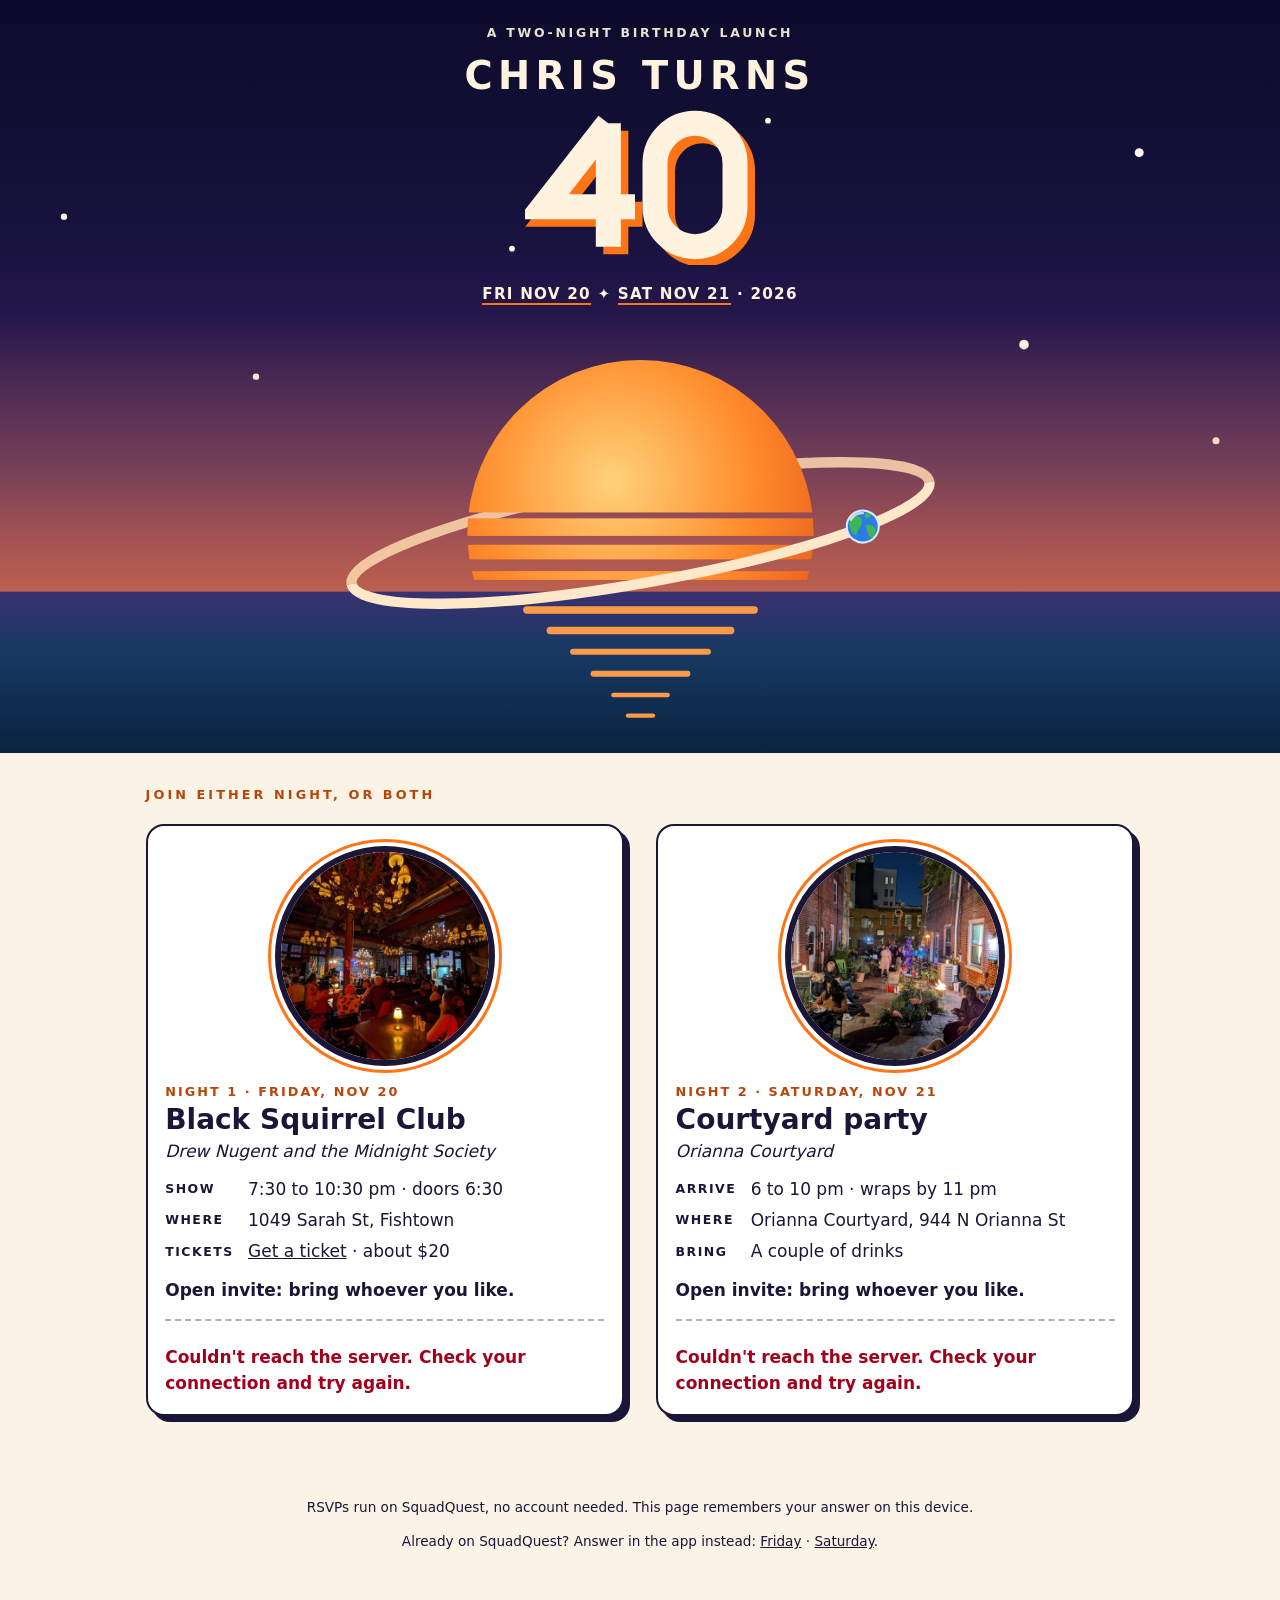
==== index.html @ d6ad9b46 "fix: clearer footer, and app links for people already on SquadQuest Co-Authored-By: Claude Fable 5.2" ====
<!DOCTYPE html>
<html lang="en">
<head>
  <meta charset="utf-8">
  <meta name="viewport" content="width=device-width, initial-scale=1">
  <!-- ═══════════ CONFIG: the only values to fill in ═══════════ -->
  <script>
    window.FLYER_CONFIG = {
      API_BASE: "https://supabase.squadquest.app/functions/v1/guest-rsvp",                     // the guest-rsvp endpoint
      ANON_KEY: "",               // only if the server checks a JWT on every call
      FRIDAY_OPEN_LINK: "0ff192476e044a4cbb5e98d1a9a1658c29aacbb538ed4dd5aad0199eae500aaa",   // squadquest-axi guests open-link, Friday
      SATURDAY_OPEN_LINK: "676eb0d1b1284877bab4087da3ee7c08705075e2765c480db5ca184b356a101e",
      FRIDAY_EVENT_ID: "3ab2dd92-ab77-43c5-8bf6-d5faf8b7d4be",                              // optional: lets a guest answer even if the open link closes
      SATURDAY_EVENT_ID: "febd0d6b-f80e-4bd2-8451-0bedd6d7bbd4",
      PAGE_URL: "https://40.chrisrules.com",                         // also write it into the og: tags just below
      TIMEZONE: "America/New_York",
      EMBED_SRC: "squadquest-rsvp.js"
    };
  </script>
  <!-- /config -->
  <!-- guest links carry a token in the address: never send it to other sites -->
  <meta name="referrer" content="no-referrer">
  <meta name="robots" content="noindex">
  <meta name="theme-color" content="#16123d">
  <title>Chris turns 40</title>
  <meta name="description" content="Two nights for Chris's 40th: Friday November 20 at Black Squirrel Club, Saturday November 21 in the courtyard.">
  <meta property="og:type" content="website">
  <meta property="og:title" content="Chris turns 40">
  <meta property="og:description" content="Friday Nov 20 at Black Squirrel Club. Saturday Nov 21 in the courtyard. RSVP inside.">
  <meta property="og:url" content="https://40.chrisrules.com">
  <meta property="og:image" content="https://40.chrisrules.com/og.png">
  <meta property="og:image:width" content="1200">
  <meta property="og:image:height" content="630">
  <meta property="og:image:alt" content="Chris turns 40: a ringed orange sun setting over water. Fri Nov 20 and Sat Nov 21, 2026.">
  <meta name="twitter:card" content="summary_large_image">
  <meta name="twitter:title" content="Chris turns 40">
  <meta name="twitter:description" content="Friday Nov 20 at Black Squirrel Club. Saturday Nov 21 in the courtyard. RSVP inside.">
  <meta name="twitter:image" content="https://40.chrisrules.com/og.png">
  <link rel="icon" href="favicon.svg" type="image/svg+xml">
  <link rel="apple-touch-icon" href="apple-touch-icon.png">
  <link rel="stylesheet" href="style.css">
</head>
<body>
  <header class="hero">
    <svg class="stars" viewBox="0 0 400 600" preserveAspectRatio="xMidYMid slice" aria-hidden="true">
      <g fill="#fff6e8">
        <circle cx="30" cy="40" r="1.4"/><circle cx="88" cy="22" r="1"/><circle class="tw" cx="140" cy="70" r="1.8"/>
        <circle cx="210" cy="30" r="1.1"/><circle cx="262" cy="84" r="1.3"/><circle class="tw d2" cx="330" cy="36" r="1.9"/>
        <circle cx="372" cy="110" r="1"/><circle cx="52" cy="128" r="1.2"/><circle class="tw d3" cx="118" cy="180" r="1.5"/>
        <circle cx="300" cy="170" r="1"/><circle cx="356" cy="230" r="1.4"/><circle cx="20" cy="250" r="1"/>
        <circle class="tw d2" cx="190" cy="140" r="1.2"/><circle cx="240" cy="220" r="0.9"/><circle cx="80" cy="300" r="1"/>
        <circle cx="380" cy="320" r="1.1"/><circle class="tw" cx="320" cy="290" r="1.5"/><circle cx="160" cy="260" r="0.9"/>
      </g>
    </svg>
    <div class="hero-text">
      <p class="eyebrow">A two-night birthday launch</p>
      <h1>
        <span class="pre">Chris turns</span>
        <svg class="forty" viewBox="-4 -4 276 186" role="img" aria-label="40">
          <g fill="none" stroke-width="30" stroke-linejoin="miter">
            <g stroke="#ff7417" transform="translate(9 9)">
              <path d="M96 12 L18 112 H128 M96 12 V160"/><rect x="152" y="12" width="96" height="148" rx="48"/>
            </g>
            <g stroke="#fff3df">
              <path d="M96 12 L18 112 H128 M96 12 V160"/><rect x="152" y="12" width="96" height="148" rx="48"/>
            </g>
          </g>
        </svg>
      </h1>
      <p class="dates"><a href="#friday">Fri Nov 20</a> <span aria-hidden="true">✦</span> <a href="#saturday">Sat Nov 21</a> · 2026</p>
      <p class="hello" data-hello hidden></p>
    </div>
    <svg class="scene" viewBox="0 0 800 300" preserveAspectRatio="xMidYMin slice" aria-hidden="true">
      <defs>
        <linearGradient id="glow" x1="0" y1="0" x2="0" y2="1">
          <stop offset="0" stop-color="#ff8a3d" stop-opacity="0"/><stop offset="1" stop-color="#ff8a3d" stop-opacity=".55"/>
        </linearGradient>
        <radialGradient id="sun" cx=".42" cy=".35" r=".75">
          <stop offset="0" stop-color="#ffd27a"/><stop offset=".55" stop-color="#ff8a2a"/><stop offset="1" stop-color="#e2541a"/>
        </radialGradient>
        <linearGradient id="sea" x1="0" y1="0" x2="0" y2="1">
          <stop offset="0" stop-color="#3a3170"/><stop offset=".35" stop-color="#173a63"/><stop offset="1" stop-color="#0a2340"/>
        </linearGradient>
        <mask id="bands">
          <rect width="800" height="300" fill="#fff"/>
          <g fill="#000"><rect y="136" width="800" height="4"/><rect y="152" width="800" height="6"/><rect y="168" width="800" height="8"/><rect y="182" width="800" height="9"/></g>
        </mask>
        <clipPath id="back"><rect x="0" y="0" width="800" height="150"/></clipPath>
        <clipPath id="front"><rect x="0" y="150" width="800" height="150"/></clipPath>
        <clipPath id="earth-clip"><circle r="10"/></clipPath>
        <symbol id="earth" viewBox="-11 -11 22 22" overflow="visible">
          <circle r="10" fill="#2a7de1"/>
          <g clip-path="url(#earth-clip)" fill="#3fb45c">
            <path d="M-7-6C-4-9 1-7 0-3S-4 1-5 5C-8 3-9-2-7-6Z"/><path d="M2 0C5-2 9 2 7 6S2 8 2 0Z"/><path d="M3-8C6-9 8-6 5-5S2-6 3-8Z"/>
          </g>
          <circle r="10" fill="none" stroke="#d6ecff" stroke-width="1.3"/>
          <path d="M-6.5-5.5A8 8 0 0 1 1.5-8.3" stroke="#fff" stroke-width="1.5" fill="none" stroke-linecap="round" opacity=".7"/>
        </symbol>
      </defs>
      <rect x="-2000" width="4800" height="192" fill="url(#glow)"/>
      <g transform="rotate(-10 400 150)"><ellipse clip-path="url(#back)" cx="400" cy="150" rx="200" ry="34" fill="none" stroke="#ffd9b0" stroke-width="7" opacity=".85"/></g>
            <g transform="rotate(-10 400 150)"><g clip-path="url(#back)"><g class="ex"><g class="ey"><use class="earth" href="#earth" x="388" y="138" width="24" height="24"/></g></g></g></g>
      <circle cx="400" cy="150" r="118" fill="url(#sun)" mask="url(#bands)"/>
      <rect x="-2000" y="190" width="4800" height="110" fill="url(#sea)"/>
      <g class="reflect" fill="#ff9a4a">
        <rect x="320" y="200" width="160" height="5" rx="2.5"/><rect class="w2" x="336" y="214" width="128" height="5" rx="2.5"/>
        <rect x="352" y="229" width="96" height="4" rx="2"/><rect class="w2" x="366" y="244" width="68" height="4" rx="2"/>
        <rect x="380" y="259" width="40" height="3" rx="1.5"/><rect class="w2" x="390" y="273" width="20" height="3" rx="1.5"/>
      </g>
      <g transform="rotate(-10 400 150)"><ellipse clip-path="url(#front)" cx="400" cy="150" rx="200" ry="34" fill="none" stroke="#ffe7c9" stroke-width="7"/></g>
      <g transform="rotate(-10 400 150)"><g clip-path="url(#front)"><g class="ex"><g class="ey"><use class="earth" href="#earth" x="388" y="138" width="24" height="24"/></g></g></g></g>
    </svg>
  </header>

  <main>
    <h2 class="section-title">Join either night, or both</h2>
    <ol class="itinerary">
      <li>
        <section class="night" data-night="friday" id="friday" aria-labelledby="fri-h">
          <figure class="porthole"><img src="photos/friday.jpg" width="480" height="480" alt="Inside Black Squirrel Club at night: a full room under big amber chandeliers, with a band on the far stage."></figure>
          <p class="stop">Night 1 · Friday, Nov 20</p>
          <h3 id="fri-h">Black Squirrel Club</h3>
          <p class="sub">Drew Nugent and the Midnight Society</p>
          <dl class="facts">
            <dt>Show</dt><dd>7:30 to 10:30 pm · doors 6:30</dd>
            <dt>Where</dt><dd>1049 Sarah St, Fishtown</dd>
            <dt>Tickets</dt><dd><a href="https://events.ticketleap.com/tickets/blacksquirrelclub/drew-nugent-the-midnight-society-1695115027" rel="noopener">Get a ticket</a> · about $20</dd>
          </dl>
          <p class="note">Open invite: bring whoever you like.</p>
          <div class="rsvp" data-rsvp><p>RSVP opens here soon. Until then, text Chris.</p></div>
        </section>
      </li>
      <li>
        <section class="night" data-night="saturday" id="saturday" aria-labelledby="sat-h">
          <figure class="porthole"><img src="photos/saturday.jpg" width="480" height="480" alt="A brick courtyard after dark: friends in lawn chairs around a small fire, with plants and colored lights."></figure>
          <p class="stop">Night 2 · Saturday, Nov 21</p>
          <h3 id="sat-h">Courtyard party</h3>
          <p class="sub">Orianna Courtyard</p>
          <dl class="facts">
            <dt>Arrive</dt><dd>6 to 10 pm · wraps by 11 pm</dd>
            <dt>Where</dt><dd>Orianna Courtyard, 944 N Orianna St</dd>
            <dt>Bring</dt><dd>A couple of drinks</dd>
          </dl>
          <p class="note">Open invite: bring whoever you like.</p>
          <div class="rsvp" data-rsvp><p>RSVP opens here soon. Until then, text Chris.</p></div>
        </section>
      </li>
    </ol>
  </main>

  <footer>
    <p>RSVPs run on SquadQuest, no account needed. This page remembers your answer on this device.</p>
    <p>Already on SquadQuest? Answer in the app instead: <a href="https://squadquest.app/events/3ab2dd92-ab77-43c5-8bf6-d5faf8b7d4be">Friday</a> · <a href="https://squadquest.app/events/febd0d6b-f80e-4bd2-8451-0bedd6d7bbd4">Saturday</a>.</p>
  </footer>
  <script src="shared/flyer-core.js" defer></script>
</body>
</html>
---- style.css ----
/* Concept A: Orbit 40, a retro space-travel poster at dusk */
:root {
  --night: #16123d;
  --dusk: #3b1f63;
  --cream: #fff3df;
  --paper: #fbf3e6;
  --ink: #1b1638;
  --orange: #ff7417;
  --orange-ink: #b8460a; /* orange dark enough for text on paper: AA */
  --sea: #173a63;
  color-scheme: light;
}
* { box-sizing: border-box; }
html { -webkit-text-size-adjust: 100%; }
body {
  margin: 0;
  font: 17px/1.5 "Avenir Next", Avenir, "Century Gothic", "Segoe UI", system-ui, sans-serif;
  color: var(--ink);
  background: var(--paper);
}
a { color: inherit; }
:focus-visible { outline: 3px solid var(--orange); outline-offset: 3px; }

/* hero */
.hero {
  position: relative;
  overflow: hidden;
  color: var(--cream);
  background: linear-gradient(180deg, #0d0b2b 0%, var(--night) 30%, var(--dusk) 62%, #8c3463 88%, #d8603f 100%);
  padding-top: 2.25rem;
}
.stars { position: absolute; inset: 0; width: 100%; height: 100%; }
.hero-text { position: relative; text-align: center; padding: 0 1.25rem; }
.eyebrow {
  margin: 0;
  font-size: .78rem;
  font-weight: 700;
  letter-spacing: .22em;
  text-transform: uppercase;
  opacity: .92;
}
h1 { margin: .9rem 0 0; line-height: 1; font-weight: 800; }
h1 .pre {
  display: block;
  font-size: clamp(1.5rem, 7vw, 2.4rem);
  letter-spacing: .14em;
  text-transform: uppercase;
}
.forty { display: block; width: min(68vw, 300px); height: auto; margin: .9rem auto 0; }
.dates {
  margin: 1.1rem 0 0;
  font-weight: 700;
  letter-spacing: .08em;
  text-transform: uppercase;
  font-size: .95rem;
}
.dates a { text-decoration: none; border-bottom: 2px solid var(--orange); }
.hello { margin: .9rem auto 0; max-width: 24rem; font-size: 1.05rem; font-weight: 600; }
.not-me { font: inherit; font-weight: 400; color: inherit; background: none; border: 0; padding: 0; text-decoration: underline; cursor: pointer; }
.scene { position: relative; display: block; width: 100%; height: clamp(230px, 34vw, 360px); margin-top: .5rem; }

/* itinerary */
main { max-width: 36rem; margin: 0 auto; padding: 2rem 1.1rem 1rem; }
.section-title {
  margin: 0 0 1.25rem;
  font-size: .8rem;
  letter-spacing: .24em;
  text-transform: uppercase;
  color: var(--orange-ink);
}
.itinerary { list-style: none; margin: 0; padding: 0 0 0 1.6rem; position: relative; }
.itinerary::before { /* the orbit line */
  content: "";
  position: absolute;
  left: .45rem;
  top: .6rem;
  bottom: 2rem;
  border-left: 3px dotted var(--orange);
}
.itinerary > li { position: relative; margin-bottom: 2.25rem; }
.itinerary > li::before { /* a small planet per stop */
  content: "";
  position: absolute;
  left: -1.6rem;
  top: .2rem;
  width: 1.2rem;
  height: 1.2rem;
  border-radius: 50%;
  background: radial-gradient(circle at 35% 35%, #ffd27a, var(--orange) 60%, #c94a12);
  box-shadow: 0 0 0 4px var(--paper);
}
.night {
  background: #fff;
  border: 2px solid var(--ink);
  border-radius: 18px;
  padding: 1.25rem 1.1rem 1.1rem;
  box-shadow: 6px 6px 0 var(--ink);
}
.night.is-target { box-shadow: 6px 6px 0 var(--orange); }
.porthole {
  margin: 0 auto 1rem;
  width: 62%;
  max-width: 220px;
  aspect-ratio: 1;
  border-radius: 50%;
  overflow: hidden;
  border: 6px solid var(--ink);
  outline: 3px solid var(--orange);
  outline-offset: 4px;
}
.porthole img { width: 100%; height: 100%; object-fit: cover; display: block; }
.stop {
  margin: 0;
  font-size: .8rem;
  font-weight: 800;
  letter-spacing: .16em;
  text-transform: uppercase;
  color: var(--orange-ink);
}
.night h3 { margin: .2rem 0 0; font-size: 1.75rem; line-height: 1.1; font-weight: 800; }
.sub { margin: .2rem 0 .8rem; font-style: italic; }
.facts { display: grid; grid-template-columns: auto 1fr; gap: .35rem .9rem; margin: 0 0 .8rem; }
.facts dt { font-weight: 800; font-size: .78rem; letter-spacing: .12em; text-transform: uppercase; padding-top: .2rem; }
.facts dd { margin: 0; }
.note { margin: 0 0 1rem; font-weight: 600; }
.rsvp { border-top: 2px dashed rgba(27, 22, 56, .35); padding-top: 1rem; }
.rsvp-loading { margin: 0; opacity: .8; }

/* the embed, restyled: the night above already says what and where */
.night .sqr-card { border: 0; padding: 0; background: none; }
.night .sqr-banner, .night .sqr-title, .night .sqr-when, .night .sqr-where, .night .sqr-notes { display: none; }
.sqr-answers { gap: .5rem; }
.sqr-answer {
  min-height: 3.4rem;
  border: 2px solid var(--ink) !important;
  border-radius: 14px !important;
  background: #fff !important;
  color: var(--ink) !important;
  font-weight: 800;
  font-size: 1rem !important;
}
.sqr-answer[aria-pressed="true"] { background: var(--orange) !important; color: var(--ink) !important; box-shadow: 0 0 0 3px var(--ink); }
.sqr-field label { font-weight: 700; font-size: .9rem; }
.sqr-field input { border: 2px solid var(--ink) !important; border-radius: 12px !important; background: #fffaf2; }
.sqr-greeting { font-size: 1rem !important; margin-bottom: .25rem !important; }
.sqr-status { color: var(--ink); }
.sqr-error { color: #a1001c !important; }
.sqr-join { opacity: 1 !important; font-size: .92rem !important; margin-top: .5rem !important; }

footer { text-align: center; padding: 1rem 1.25rem 2.5rem; font-size: .85rem; }

/* motion: a slow twinkle and a lazy wave, both off when asked */
@media (prefers-reduced-motion: no-preference) {
  .tw { animation: twinkle 3.6s ease-in-out infinite; }
  .tw.d2 { animation-delay: 1.2s; }
  .tw.d3 { animation-delay: 2.3s; }
  .reflect rect { animation: sway 6s ease-in-out infinite alternate; }
  .reflect .w2 { animation-delay: -3s; }
}
@keyframes twinkle { 50% { opacity: .2; } }
@keyframes sway { from { transform: translateX(-6px); } to { transform: translateX(6px); } }

@media (min-width: 900px) {
  main { max-width: 64rem; }
  .itinerary { display: grid; grid-template-columns: 1fr 1fr; gap: 2rem; padding: 0; }
  .itinerary::before, .itinerary > li::before { display: none; }
}

/* Earth on the ring: two synced copies, one clipped to the back half (behind
   the sun), one to the front. Resting spot, used under reduced motion: front right */
.ex { transform: translateX(150px); }
.ey { transform: translateY(22px); }
@media (prefers-reduced-motion: no-preference) {
  .ex { animation: a-ex 16s ease-in-out infinite alternate; }
  .ey { animation: a-ey 16s ease-in-out -8s infinite alternate; }
}
@keyframes a-ex { from { transform: translateX(-200px); } to { transform: translateX(200px); } }
@keyframes a-ey { from { transform: translateY(-34px); } to { transform: translateY(34px); } }

/* the one-time step */
.sqr-step { border: 2px solid var(--ink) !important; border-radius: 14px !important; background: #fffaf2; }
.sqr-submit { background: var(--ink) !important; color: var(--cream) !important; border-color: var(--ink) !important; border-radius: 14px !important; }
.sqr-answer[aria-pressed="true"]::before { content: "\2713\00a0"; } /* a cue that is not only colour */

/* notes */
.sqr-note { margin-top: .6rem; }
.sqr-note-add { font-weight: 700 !important; min-height: 44px; text-decoration-thickness: 2px !important; text-underline-offset: 4px; }
.sqr-note-text { background: #fff6ea; border-left: 4px solid var(--orange); border-radius: 6px; padding: .6rem .75rem; }
.sqr-note-text .sqr-link { font-weight: 700; margin-left: .25rem; min-height: 32px; }
.sqr-note-label { font-weight: 800 !important; font-size: .78rem; letter-spacing: .12em; text-transform: uppercase; }
.sqr-note-form { background: #fffaf2; border: 2px solid var(--ink); border-radius: 14px; padding: .8rem; }
.sqr-note-count { color: #4a4566; opacity: 1 !important; }
.sqr-note-status { font-weight: 600; }
.sqr-step .sqr-field input, .sqr-note-form .sqr-field input { width: 100%; }

/* three equal buttons at any width, even with the check mark */
.sqr-answers { grid-template-columns: repeat(3, minmax(0, 1fr)) !important; }
.sqr-answer { padding-inline: .3rem !important; }
@media (max-width: 360px) {
  .itinerary { padding-left: 1.2rem; }
  .itinerary > li::before { left: -1.25rem; width: 1rem; height: 1rem; }
  .itinerary::before { left: .35rem; }
  .night { padding: 1rem .85rem .9rem; box-shadow: 4px 4px 0 var(--ink); }
  .sqr-answer { font-size: .92rem !important; }
  .sqr-answer[aria-pressed="true"]::before { display: block; content: "\2713"; }
}
/* desktop: show the whole sea under the planet */
@media (min-width: 900px) {
  .hero { padding-top: 1.5rem; }
  .forty { width: 230px; }
  /* never wider than the height can show whole; sky and sea paint past the edges */
  .scene { height: 440px; width: min(100%, 1173px); margin-inline: auto; overflow: visible; }
}

/* plus-ones stepper */
.sqr-plus { margin-top: .9rem !important; padding: .6rem .75rem; border: 2px dashed rgba(27, 22, 56, .35); border-radius: 14px; }
.sqr-plus-q { font-weight: 800 !important; font-size: .78rem; letter-spacing: .12em; text-transform: uppercase; }
.sqr-plus-btn { border-color: var(--ink) !important; background: #fff !important; color: var(--ink) !important; }
.sqr-plus-btn:not(:disabled):active { background: var(--orange) !important; }
.sqr-plus-val { font-size: 1.05rem; min-width: 6.5rem !important; }
.sqr-plus-msg { min-height: 1.2em; color: #4a4566; }
.sqr-plus-msg.sqr-error { color: #a1001c !important; }
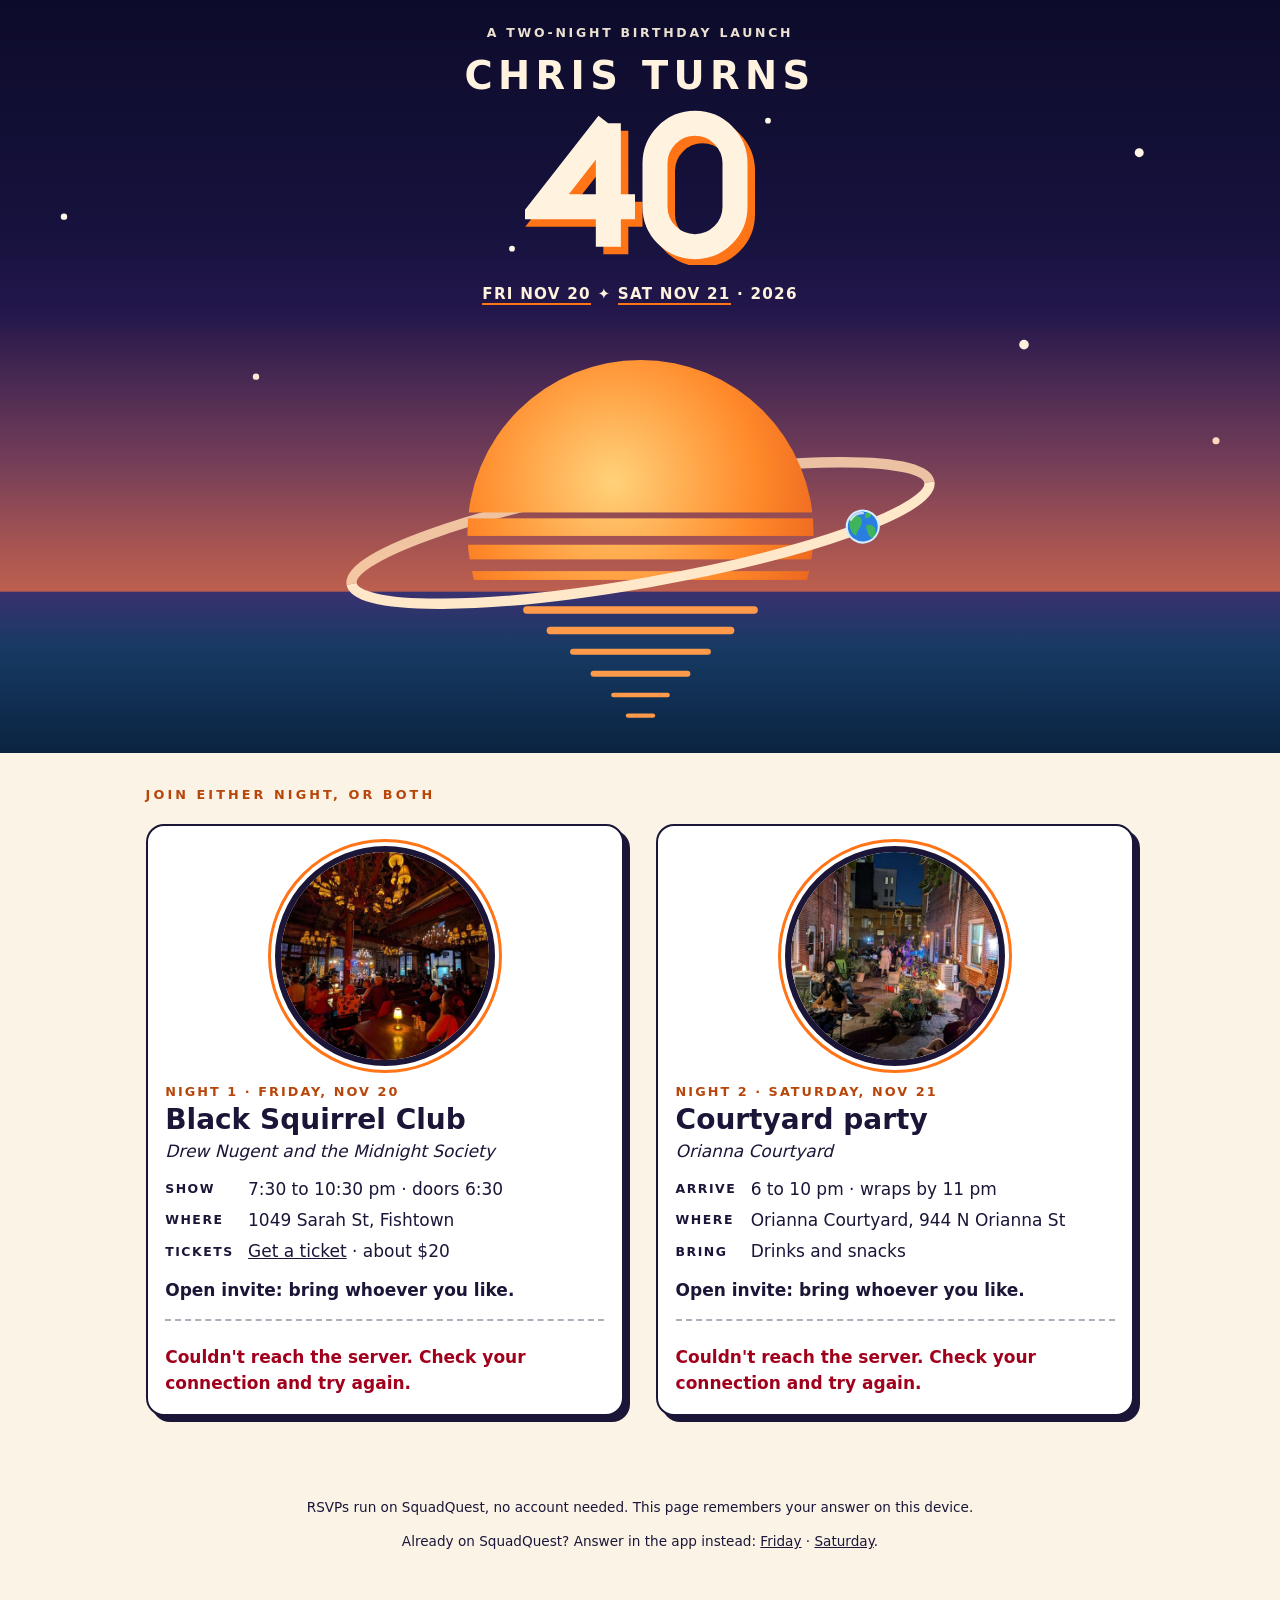
==== commit 18e9b1df: "fix: bring drinks and snacks Co-Authored-By: Claude Fable 5.2 <noreply@anthropic.com> Claude-Session" ====
--- a/index.html
+++ b/index.html
@@ -139,7 +139,7 @@
           <dl class="facts">
             <dt>Arrive</dt><dd>6 to 10 pm · wraps by 11 pm</dd>
             <dt>Where</dt><dd>Orianna Courtyard, 944 N Orianna St</dd>
-            <dt>Bring</dt><dd>A couple of drinks</dd>
+            <dt>Bring</dt><dd>Drinks and snacks</dd>
           </dl>
           <p class="note">Open invite: bring whoever you like.</p>
           <div class="rsvp" data-rsvp><p>RSVP opens here soon. Until then, text Chris.</p></div>
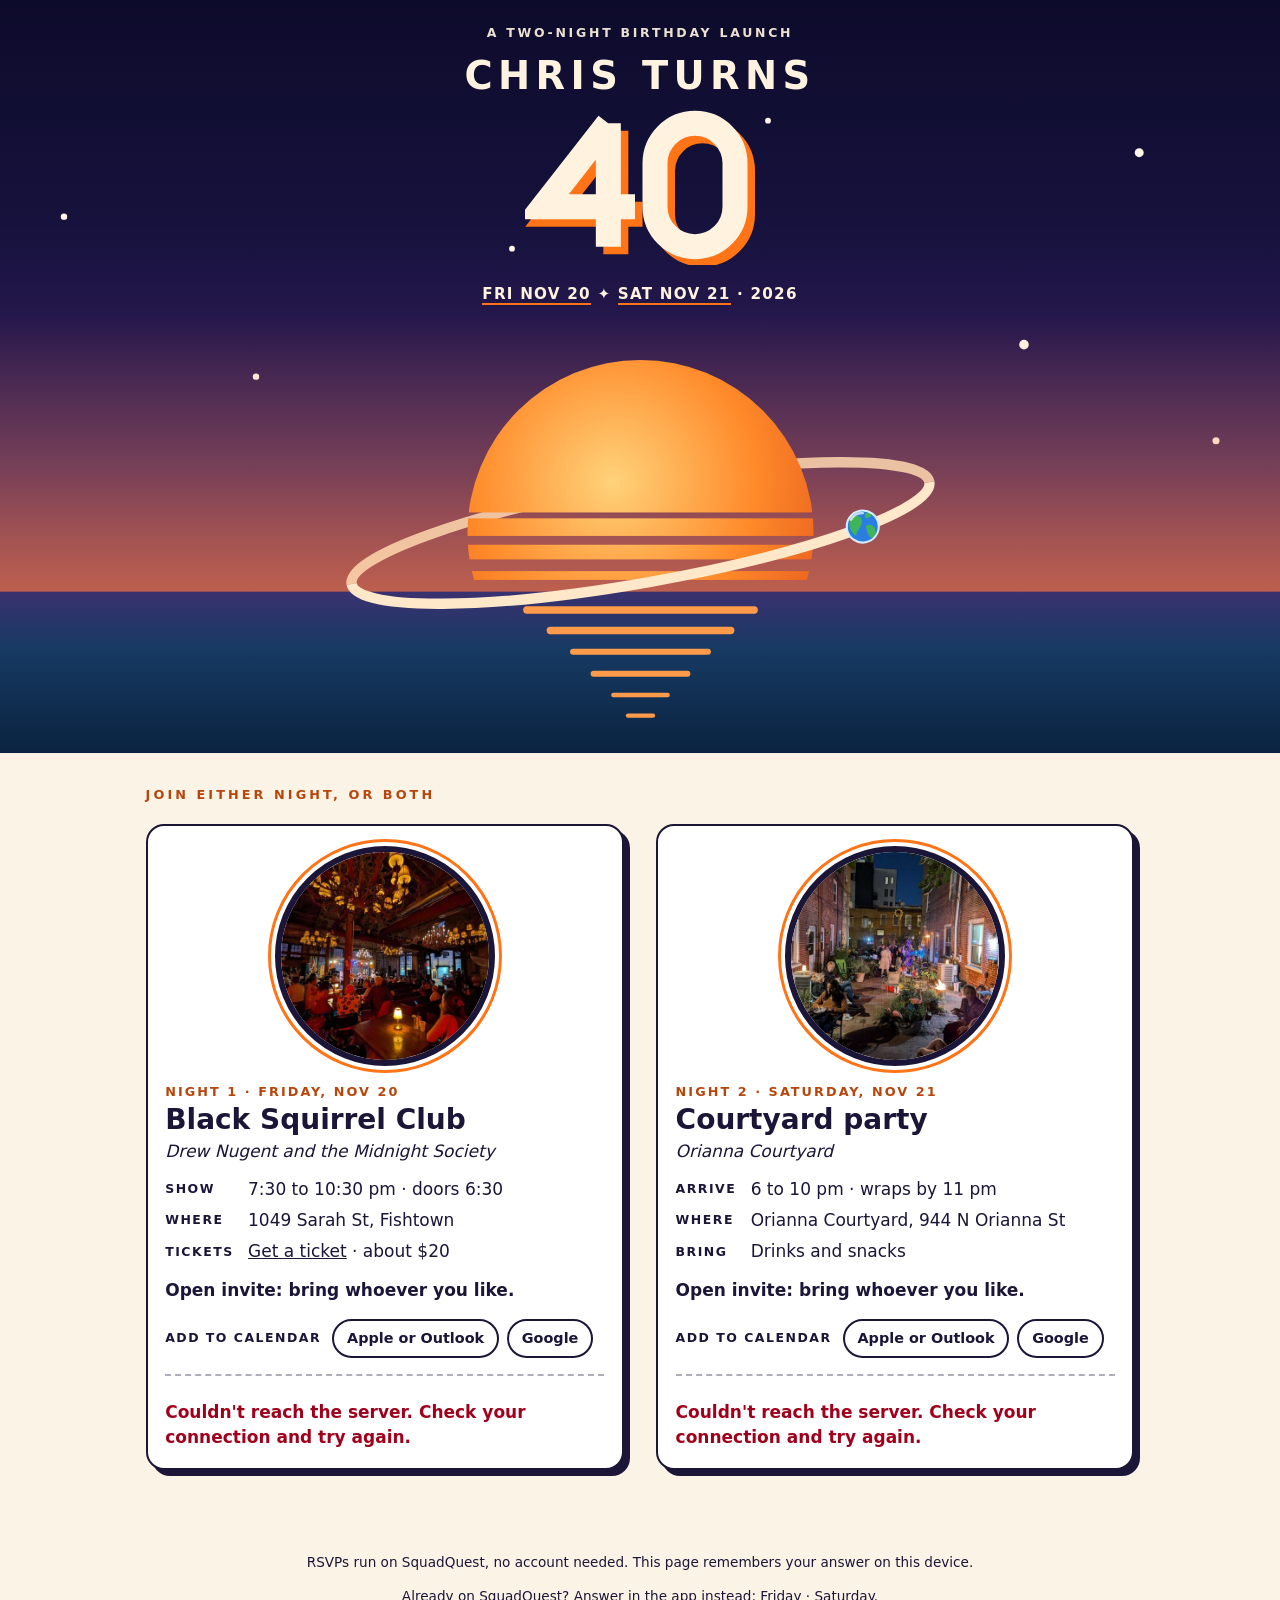
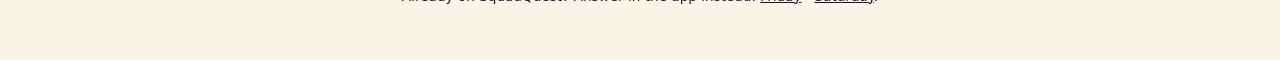
==== commit 06086980: "feat: add to calendar buttons for both nights Co-Authored-By: Claude Fable 5.2 <noreply@anthropic.co" ====
--- a/index.html
+++ b/index.html
@@ -127,6 +127,7 @@
             <dt>Tickets</dt><dd><a href="https://events.ticketleap.com/tickets/blacksquirrelclub/drew-nugent-the-midnight-society-1695115027" rel="noopener">Get a ticket</a> · about $20</dd>
           </dl>
           <p class="note">Open invite: bring whoever you like.</p>
+          <p class="cal"><span class="cal-label">Add to calendar</span> <a class="cal-btn" href="friday.ics">Apple or Outlook</a> <a class="cal-btn" href="https://calendar.google.com/calendar/render?action=TEMPLATE&amp;text=Chris%20turns%2040%3A%20Drew%20Nugent%20and%20the%20Midnight%20Society&amp;dates=20261121T003000Z/20261121T033000Z&amp;location=Black%20Squirrel%20Club%2C%201049%20Sarah%20St%2C%20Philadelphia%2C%20PA&amp;details=Doors%206%3A30%20pm%2C%20music%207%3A30%20to%2010%3A30%20pm.%20Tickets%20about%20%2420.%20Details%20and%20RSVP%3A%20https%3A//40.chrisrules.com" target="_blank" rel="noopener">Google</a></p>
           <div class="rsvp" data-rsvp><p>RSVP opens here soon. Until then, text Chris.</p></div>
         </section>
       </li>
@@ -142,6 +143,7 @@
             <dt>Bring</dt><dd>Drinks and snacks</dd>
           </dl>
           <p class="note">Open invite: bring whoever you like.</p>
+          <p class="cal"><span class="cal-label">Add to calendar</span> <a class="cal-btn" href="saturday.ics">Apple or Outlook</a> <a class="cal-btn" href="https://calendar.google.com/calendar/render?action=TEMPLATE&amp;text=Chris%20turns%2040%3A%20courtyard%20party&amp;dates=20261121T230000Z/20261122T040000Z&amp;location=Orianna%20Courtyard%2C%20944%20N%20Orianna%20St%2C%20Philadelphia%2C%20PA&amp;details=Arrive%20any%20time%20from%206%20to%2010%20pm.%20Wraps%20by%2011.%20Bring%20drinks%20and%20snacks.%20Details%20and%20RSVP%3A%20https%3A//40.chrisrules.com" target="_blank" rel="noopener">Google</a></p>
           <div class="rsvp" data-rsvp><p>RSVP opens here soon. Until then, text Chris.</p></div>
         </section>
       </li>
--- a/style.css
+++ b/style.css
@@ -220,3 +220,59 @@
 .sqr-plus-val { font-size: 1.05rem; min-width: 6.5rem !important; }
 .sqr-plus-msg { min-height: 1.2em; color: #4a4566; }
 .sqr-plus-msg.sqr-error { color: #a1001c !important; }
+
+/* the confirmation: "You're in for Friday!" above the night's buttons.
+   The text is a live region and stays in the page while empty. */
+.confirm-text { margin: 0; font-weight: 800; font-size: 1.15rem; line-height: 1.3; transform-origin: left center; }
+.confirm-icon { display: none; }
+.confirm.is-shown {
+  display: flex;
+  align-items: center;
+  gap: .75rem;
+  border-top: 2px dashed rgba(27, 22, 56, .35);
+  padding-top: 1rem;
+  margin-bottom: .8rem;
+}
+.confirm.is-shown + .rsvp { border-top: 0; padding-top: 0; }
+.confirm.is-shown .confirm-icon { display: block; position: relative; flex: none; width: 3.2rem; height: 3.2rem; }
+.confirm-icon svg { display: block; width: 100%; height: 100%; overflow: visible; }
+.confirm[data-status="no"] .confirm-icon { opacity: .55; }
+.confirm-earth { transform-origin: 0 0; }
+.confirm-star {
+  position: absolute;
+  left: 50%;
+  top: 50%;
+  width: 13px;
+  height: 13px;
+  margin: -6.5px 0 0 -6.5px;
+  background: var(--orange);
+  clip-path: polygon(50% 0, 62% 38%, 100% 50%, 62% 62%, 50% 100%, 38% 62%, 0 50%, 38% 38%);
+  opacity: 0;
+  pointer-events: none;
+}
+.confirm-star:nth-child(odd) { background: #f2a900; }
+/* the embed's own "Saved: …" line would say it twice */
+.night .sqr-status-saved { display: none; }
+
+@media (prefers-reduced-motion: no-preference) {
+  .confirm.is-burst .confirm-earth { animation: c-orbit .9s cubic-bezier(.45, 0, .25, 1); }
+  .confirm.is-burst .confirm-star { animation: c-star .8s ease-out .15s; }
+  .confirm.is-burst .confirm-text { animation: c-pop .45s ease-out; }
+  .confirm.is-pulse .confirm-text { animation: c-pulse .9s ease-in-out; }
+  .confirm.is-pulse .confirm-icon { animation: c-breathe .9s ease-in-out; }
+}
+@keyframes c-orbit { from { transform: rotate(0deg); } to { transform: rotate(360deg); } }
+@keyframes c-star {
+  0% { opacity: 1; transform: rotate(var(--a)) translateX(0) scale(.4); }
+  60% { opacity: 1; }
+  100% { opacity: 0; transform: rotate(var(--a)) translateX(40px) scale(1.1); }
+}
+@keyframes c-pop { 0% { transform: scale(.92); } 55% { transform: scale(1.05); } 100% { transform: scale(1); } }
+@keyframes c-pulse { 0%, 100% { opacity: 1; } 35% { opacity: .45; } }
+@keyframes c-breathe { 0%, 100% { transform: scale(1); } 40% { transform: scale(1.12); } }
+
+/* add to calendar */
+.cal { margin: 0 0 1rem; display: flex; flex-wrap: wrap; align-items: center; gap: .4rem .5rem; }
+.cal-label { font-weight: 800; font-size: .78rem; letter-spacing: .12em; text-transform: uppercase; margin-right: .2rem; }
+.cal-btn { display: inline-flex; align-items: center; min-height: 2.4rem; padding: .3rem .8rem; border: 2px solid var(--ink); border-radius: 999px; background: #fff; color: var(--ink); font-weight: 700; font-size: .9rem; text-decoration: none; }
+.cal-btn:hover, .cal-btn:focus-visible { background: var(--orange); }
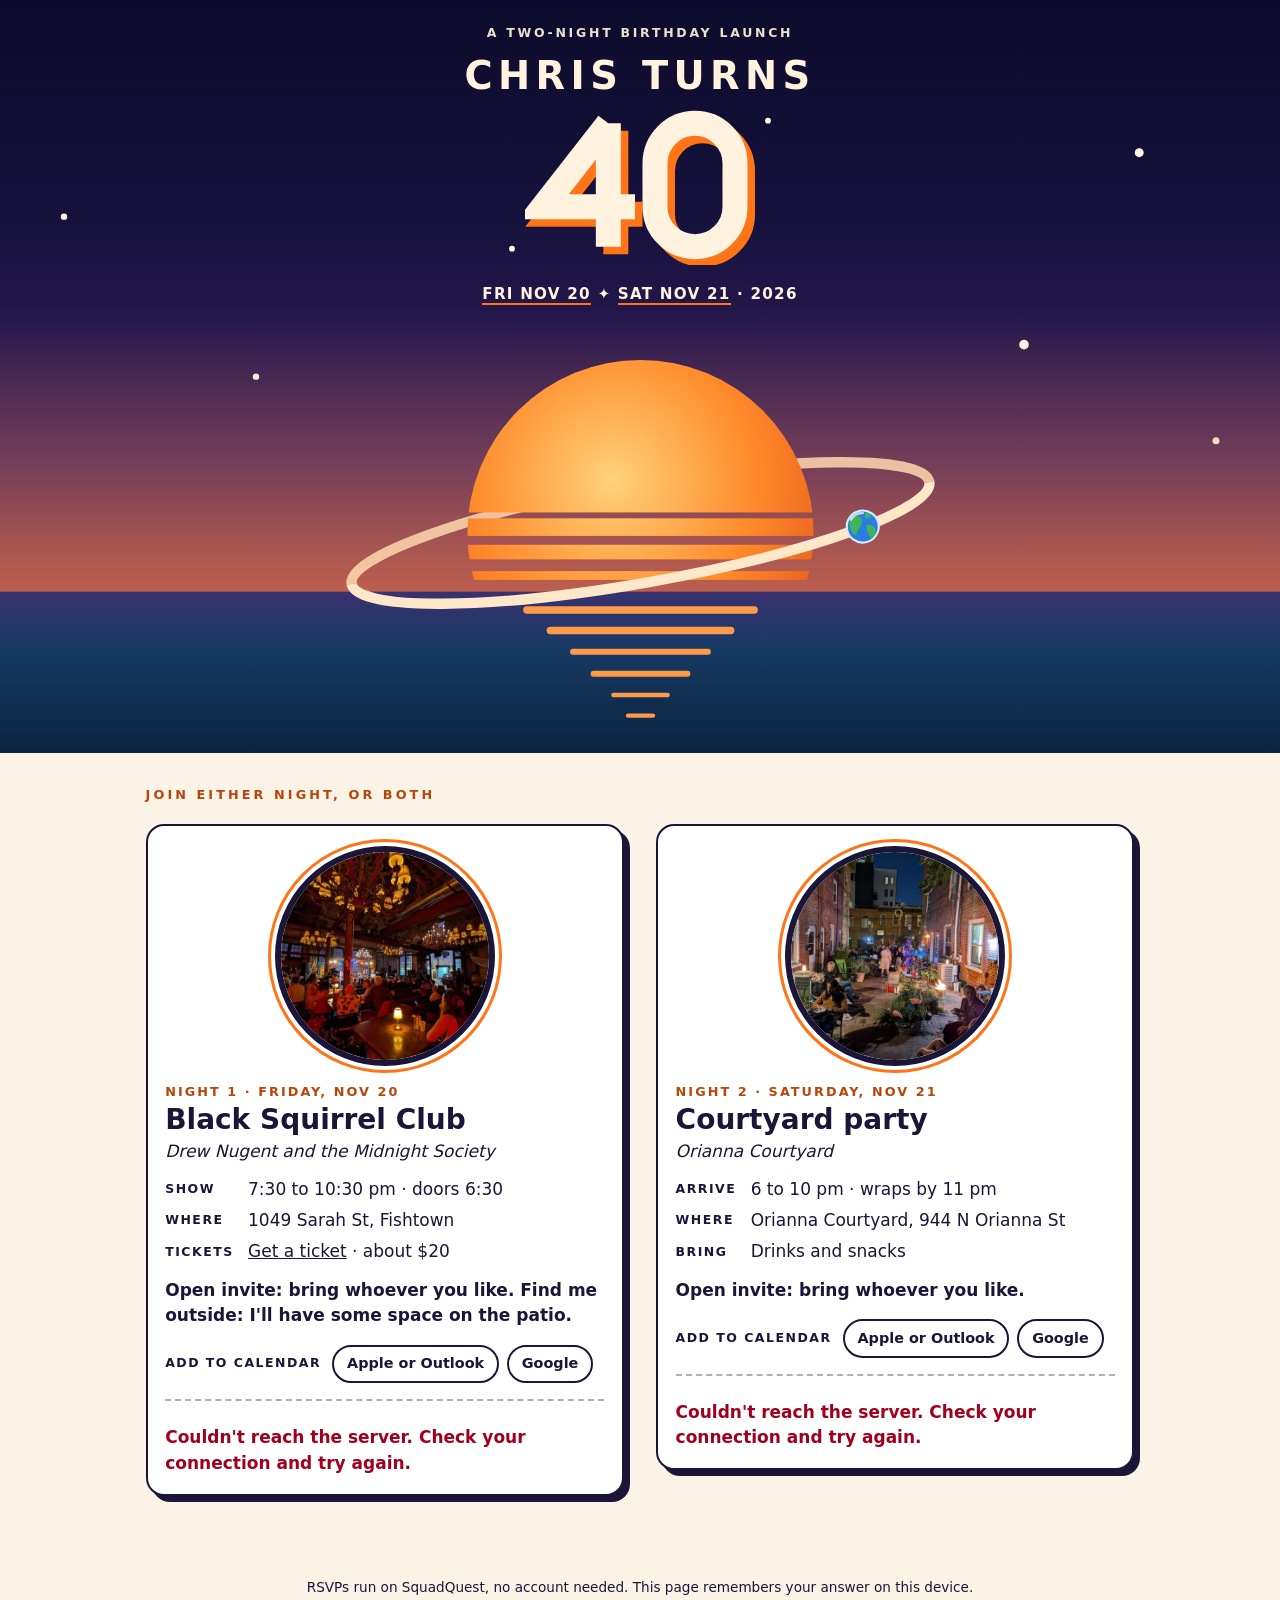
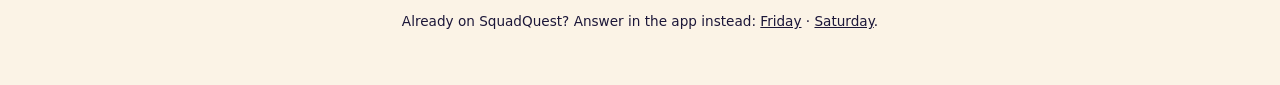
==== commit f2e0d961: "feat: note the patio space on Friday Co-Authored-By: Claude Fable 5.2 <noreply@anthropic.com> Claude" ====
--- a/index.html
+++ b/index.html
@@ -126,7 +126,7 @@
             <dt>Where</dt><dd>1049 Sarah St, Fishtown</dd>
             <dt>Tickets</dt><dd><a href="https://events.ticketleap.com/tickets/blacksquirrelclub/drew-nugent-the-midnight-society-1695115027" rel="noopener">Get a ticket</a> · about $20</dd>
           </dl>
-          <p class="note">Open invite: bring whoever you like.</p>
+          <p class="note">Open invite: bring whoever you like. Find me outside: I'll have some space on the patio.</p>
           <p class="cal"><span class="cal-label">Add to calendar</span> <a class="cal-btn" href="friday.ics">Apple or Outlook</a> <a class="cal-btn" href="https://calendar.google.com/calendar/render?action=TEMPLATE&amp;text=Chris%20turns%2040%3A%20Drew%20Nugent%20and%20the%20Midnight%20Society&amp;dates=20261121T003000Z/20261121T033000Z&amp;location=Black%20Squirrel%20Club%2C%201049%20Sarah%20St%2C%20Philadelphia%2C%20PA&amp;details=Doors%206%3A30%20pm%2C%20music%207%3A30%20to%2010%3A30%20pm.%20Tickets%20about%20%2420.%20Details%20and%20RSVP%3A%20https%3A//40.chrisrules.com" target="_blank" rel="noopener">Google</a></p>
           <div class="rsvp" data-rsvp><p>RSVP opens here soon. Until then, text Chris.</p></div>
         </section>
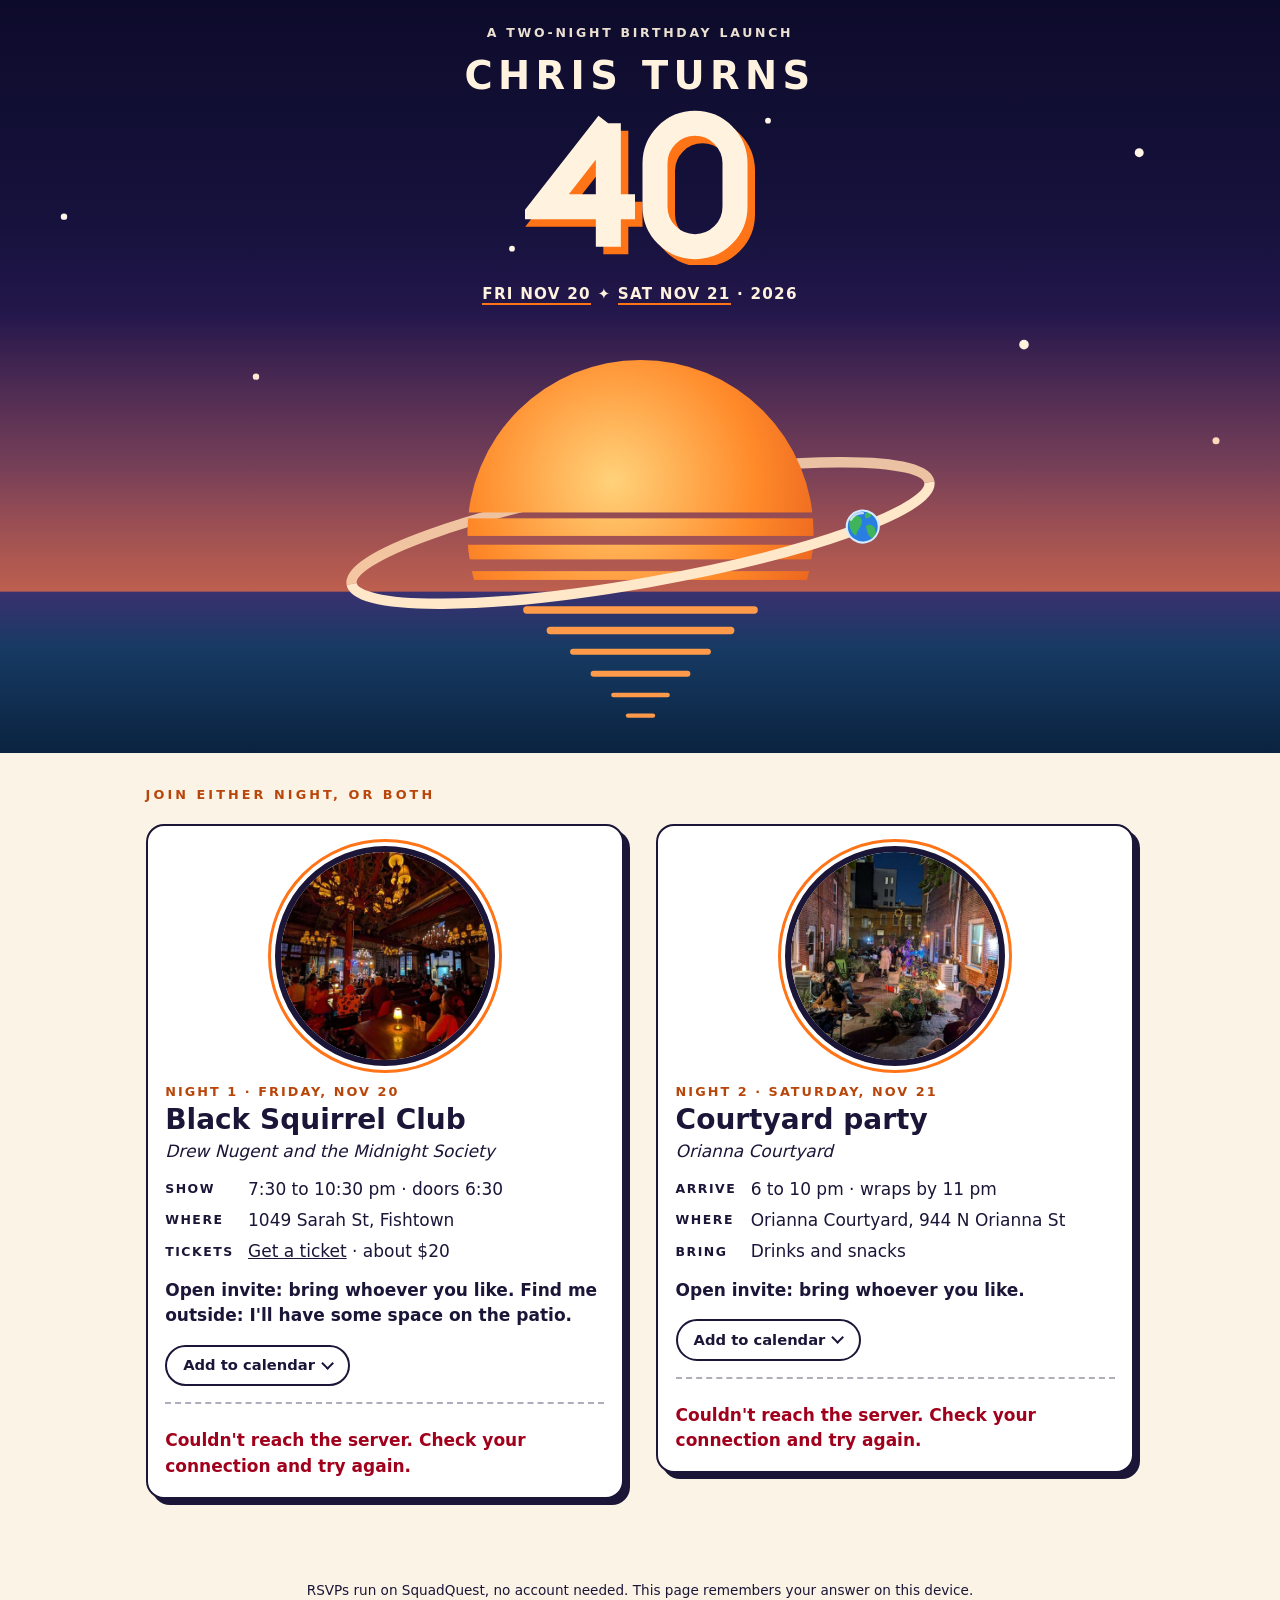
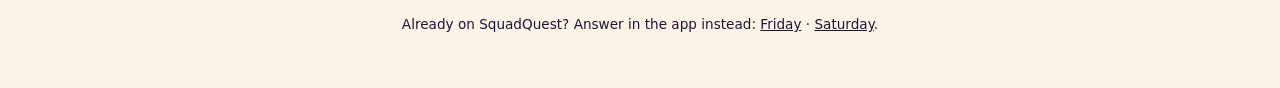
==== commit 2a54fcb7: "feat: one add to calendar button that opens the options Co-Authored-By: Claude Fable 5.2 <noreply@an" ====
--- a/index.html
+++ b/index.html
@@ -127,7 +127,7 @@
             <dt>Tickets</dt><dd><a href="https://events.ticketleap.com/tickets/blacksquirrelclub/drew-nugent-the-midnight-society-1695115027" rel="noopener">Get a ticket</a> · about $20</dd>
           </dl>
           <p class="note">Open invite: bring whoever you like. Find me outside: I'll have some space on the patio.</p>
-          <p class="cal"><span class="cal-label">Add to calendar</span> <a class="cal-btn" href="friday.ics">Apple or Outlook</a> <a class="cal-btn" href="https://calendar.google.com/calendar/render?action=TEMPLATE&amp;text=Chris%20turns%2040%3A%20Drew%20Nugent%20and%20the%20Midnight%20Society&amp;dates=20261121T003000Z/20261121T033000Z&amp;location=Black%20Squirrel%20Club%2C%201049%20Sarah%20St%2C%20Philadelphia%2C%20PA&amp;details=Doors%206%3A30%20pm%2C%20music%207%3A30%20to%2010%3A30%20pm.%20Tickets%20about%20%2420.%20Details%20and%20RSVP%3A%20https%3A//40.chrisrules.com" target="_blank" rel="noopener">Google</a></p>
+          <details class="cal"><summary class="cal-toggle">Add to calendar</summary><div class="cal-menu"><a class="cal-opt" href="friday.ics">Apple Calendar</a><a class="cal-opt" href="https://calendar.google.com/calendar/render?action=TEMPLATE&amp;text=Chris%20turns%2040%3A%20Drew%20Nugent%20and%20the%20Midnight%20Society&amp;dates=20261121T003000Z/20261121T033000Z&amp;location=Black%20Squirrel%20Club%2C%201049%20Sarah%20St%2C%20Philadelphia%2C%20PA&amp;details=Doors%206%3A30%20pm%2C%20music%207%3A30%20to%2010%3A30%20pm.%20Tickets%20about%20%2420.%20Details%20and%20RSVP%3A%20https%3A//40.chrisrules.com" target="_blank" rel="noopener">Google Calendar</a><a class="cal-opt" href="friday.ics">Outlook or other</a></div></details>
           <div class="rsvp" data-rsvp><p>RSVP opens here soon. Until then, text Chris.</p></div>
         </section>
       </li>
@@ -143,7 +143,7 @@
             <dt>Bring</dt><dd>Drinks and snacks</dd>
           </dl>
           <p class="note">Open invite: bring whoever you like.</p>
-          <p class="cal"><span class="cal-label">Add to calendar</span> <a class="cal-btn" href="saturday.ics">Apple or Outlook</a> <a class="cal-btn" href="https://calendar.google.com/calendar/render?action=TEMPLATE&amp;text=Chris%20turns%2040%3A%20courtyard%20party&amp;dates=20261121T230000Z/20261122T040000Z&amp;location=Orianna%20Courtyard%2C%20944%20N%20Orianna%20St%2C%20Philadelphia%2C%20PA&amp;details=Arrive%20any%20time%20from%206%20to%2010%20pm.%20Wraps%20by%2011.%20Bring%20drinks%20and%20snacks.%20Details%20and%20RSVP%3A%20https%3A//40.chrisrules.com" target="_blank" rel="noopener">Google</a></p>
+          <details class="cal"><summary class="cal-toggle">Add to calendar</summary><div class="cal-menu"><a class="cal-opt" href="saturday.ics">Apple Calendar</a><a class="cal-opt" href="https://calendar.google.com/calendar/render?action=TEMPLATE&amp;text=Chris%20turns%2040%3A%20courtyard%20party&amp;dates=20261121T230000Z/20261122T040000Z&amp;location=Orianna%20Courtyard%2C%20944%20N%20Orianna%20St%2C%20Philadelphia%2C%20PA&amp;details=Arrive%20any%20time%20from%206%20to%2010%20pm.%20Wraps%20by%2011.%20Bring%20drinks%20and%20snacks.%20Details%20and%20RSVP%3A%20https%3A//40.chrisrules.com" target="_blank" rel="noopener">Google Calendar</a><a class="cal-opt" href="saturday.ics">Outlook or other</a></div></details>
           <div class="rsvp" data-rsvp><p>RSVP opens here soon. Until then, text Chris.</p></div>
         </section>
       </li>
--- a/style.css
+++ b/style.css
@@ -271,8 +271,14 @@
 @keyframes c-pulse { 0%, 100% { opacity: 1; } 35% { opacity: .45; } }
 @keyframes c-breathe { 0%, 100% { transform: scale(1); } 40% { transform: scale(1.12); } }
 
-/* add to calendar */
-.cal { margin: 0 0 1rem; display: flex; flex-wrap: wrap; align-items: center; gap: .4rem .5rem; }
-.cal-label { font-weight: 800; font-size: .78rem; letter-spacing: .12em; text-transform: uppercase; margin-right: .2rem; }
-.cal-btn { display: inline-flex; align-items: center; min-height: 2.4rem; padding: .3rem .8rem; border: 2px solid var(--ink); border-radius: 999px; background: #fff; color: var(--ink); font-weight: 700; font-size: .9rem; text-decoration: none; }
-.cal-btn:hover, .cal-btn:focus-visible { background: var(--orange); }
+/* add to calendar: one button that opens the options */
+.cal { margin: 0 0 1rem; position: relative; }
+.cal-toggle { display: inline-flex; align-items: center; gap: .5rem; min-height: 2.6rem; padding: .35rem 1rem; border: 2px solid var(--ink); border-radius: 999px; background: #fff; color: var(--ink); font-weight: 800; font-size: .92rem; cursor: pointer; list-style: none; user-select: none; }
+.cal-toggle::-webkit-details-marker { display: none; }
+.cal-toggle::after { content: ""; width: .45rem; height: .45rem; border-right: 2px solid var(--ink); border-bottom: 2px solid var(--ink); transform: translateY(-2px) rotate(45deg); }
+.cal[open] .cal-toggle { background: var(--orange); }
+.cal[open] .cal-toggle::after { transform: translateY(2px) rotate(-135deg); }
+.cal-menu { position: absolute; z-index: 5; top: calc(100% + .4rem); left: 0; min-width: 13rem; display: grid; background: #fff; border: 2px solid var(--ink); border-radius: 14px; box-shadow: 4px 4px 0 var(--ink); overflow: hidden; }
+.cal-opt { display: flex; align-items: center; min-height: 2.75rem; padding: .4rem 1rem; color: var(--ink); font-weight: 700; text-decoration: none; }
+.cal-opt + .cal-opt { border-top: 1px solid rgba(27, 22, 56, .2); }
+.cal-opt:hover, .cal-opt:focus-visible { background: #fff1e0; }
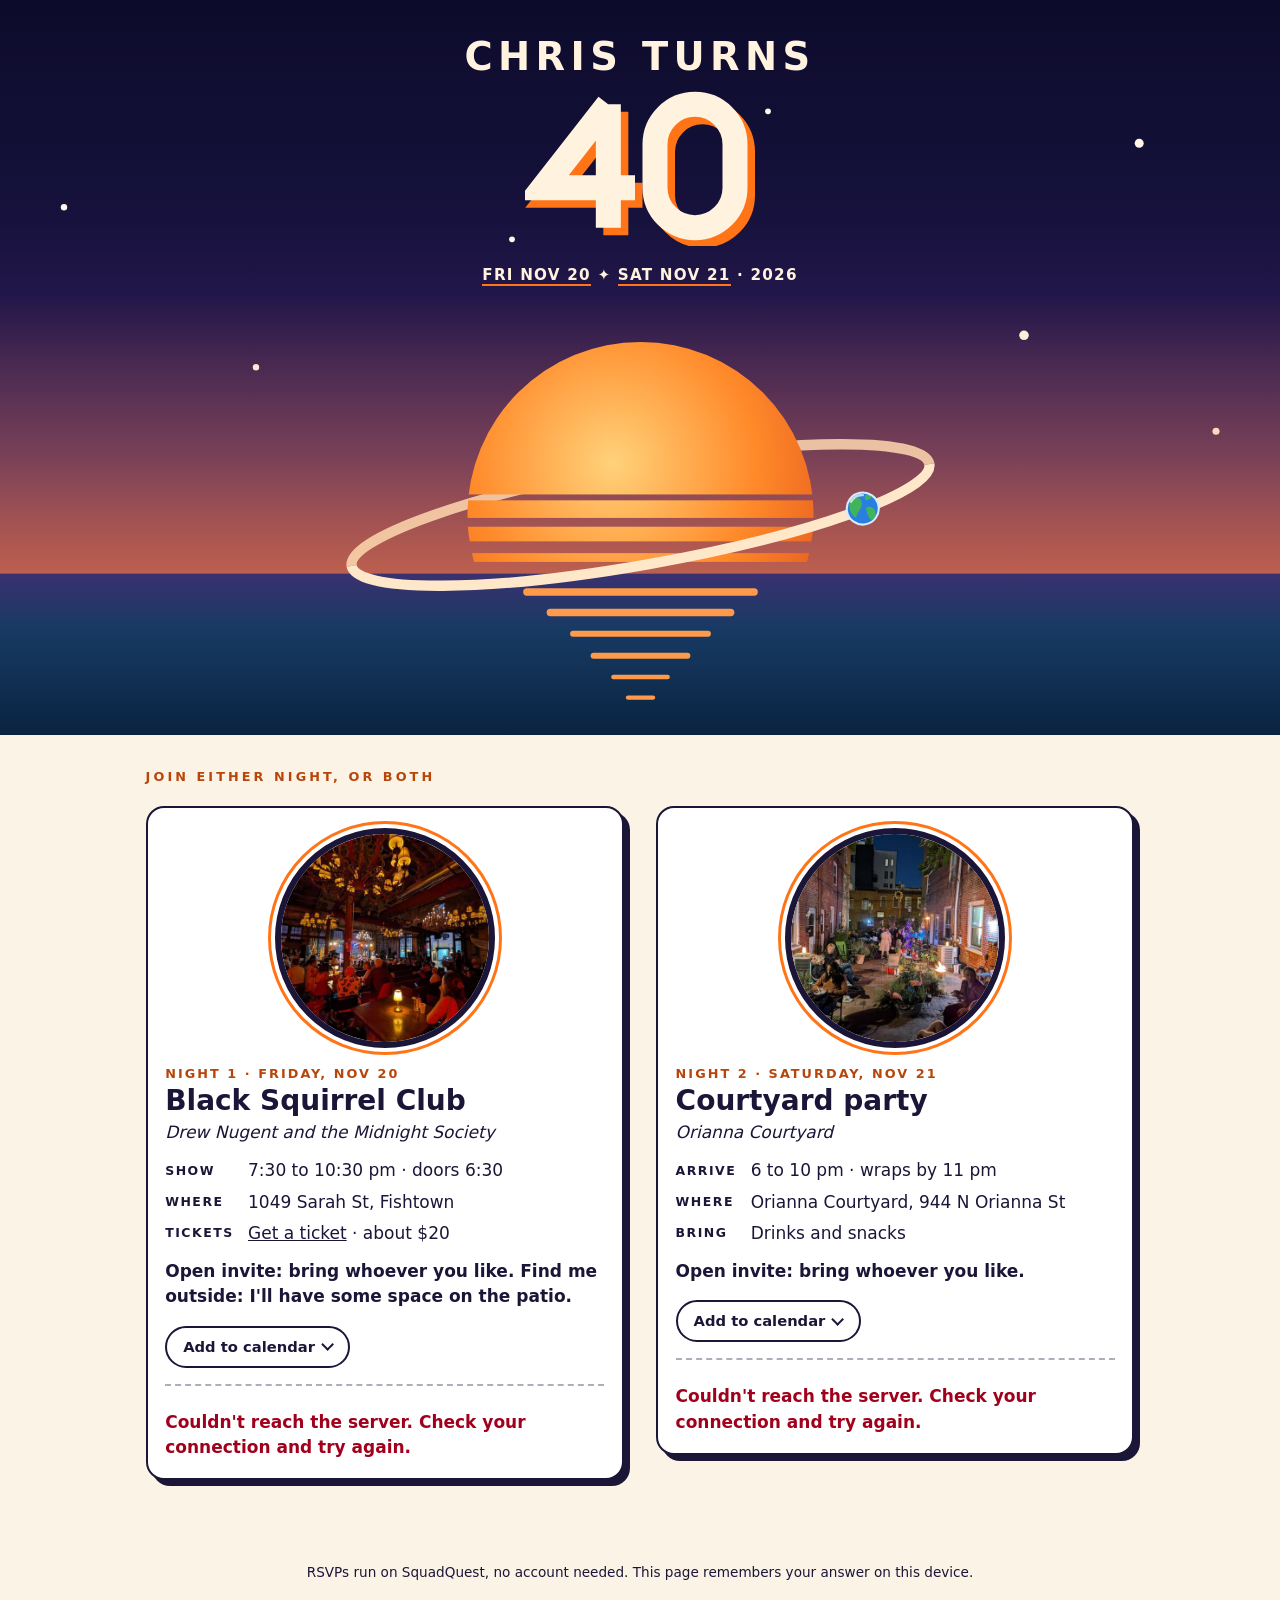
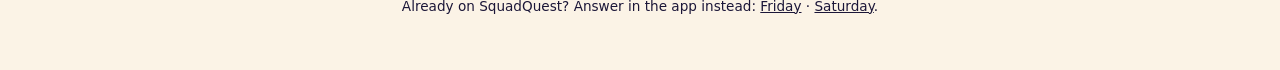
==== commit 3bb174e0: "copy: drop the two-night birthday launch line from the top Co-Authored-By: Claude Fable 5.2 <noreply" ====
--- a/index.html
+++ b/index.html
@@ -14,7 +14,7 @@
       SATURDAY_EVENT_ID: "febd0d6b-f80e-4bd2-8451-0bedd6d7bbd4",
       PAGE_URL: "https://40.chrisrules.com",                         // also write it into the og: tags just below
       TIMEZONE: "America/New_York",
-      EMBED_SRC: "squadquest-rsvp.js"
+      EMBED_SRC: "squadquest-rsvp.js?v=f88ab939"
     };
   </script>
   <!-- /config -->
@@ -38,7 +38,7 @@
   <meta name="twitter:image" content="https://40.chrisrules.com/og.png">
   <link rel="icon" href="favicon.svg" type="image/svg+xml">
   <link rel="apple-touch-icon" href="apple-touch-icon.png">
-  <link rel="stylesheet" href="style.css">
+  <link rel="stylesheet" href="style.css?v=457e07f4">
 </head>
 <body>
   <header class="hero">
@@ -53,7 +53,6 @@
       </g>
     </svg>
     <div class="hero-text">
-      <p class="eyebrow">A two-night birthday launch</p>
       <h1>
         <span class="pre">Chris turns</span>
         <svg class="forty" viewBox="-4 -4 276 186" role="img" aria-label="40">
@@ -154,6 +153,6 @@
     <p>RSVPs run on SquadQuest, no account needed. This page remembers your answer on this device.</p>
     <p>Already on SquadQuest? Answer in the app instead: <a href="https://squadquest.app/events/3ab2dd92-ab77-43c5-8bf6-d5faf8b7d4be">Friday</a> · <a href="https://squadquest.app/events/febd0d6b-f80e-4bd2-8451-0bedd6d7bbd4">Saturday</a>.</p>
   </footer>
-  <script src="shared/flyer-core.js" defer></script>
+  <script src="shared/flyer-core.js?v=a40c8433" defer></script>
 </body>
 </html>
